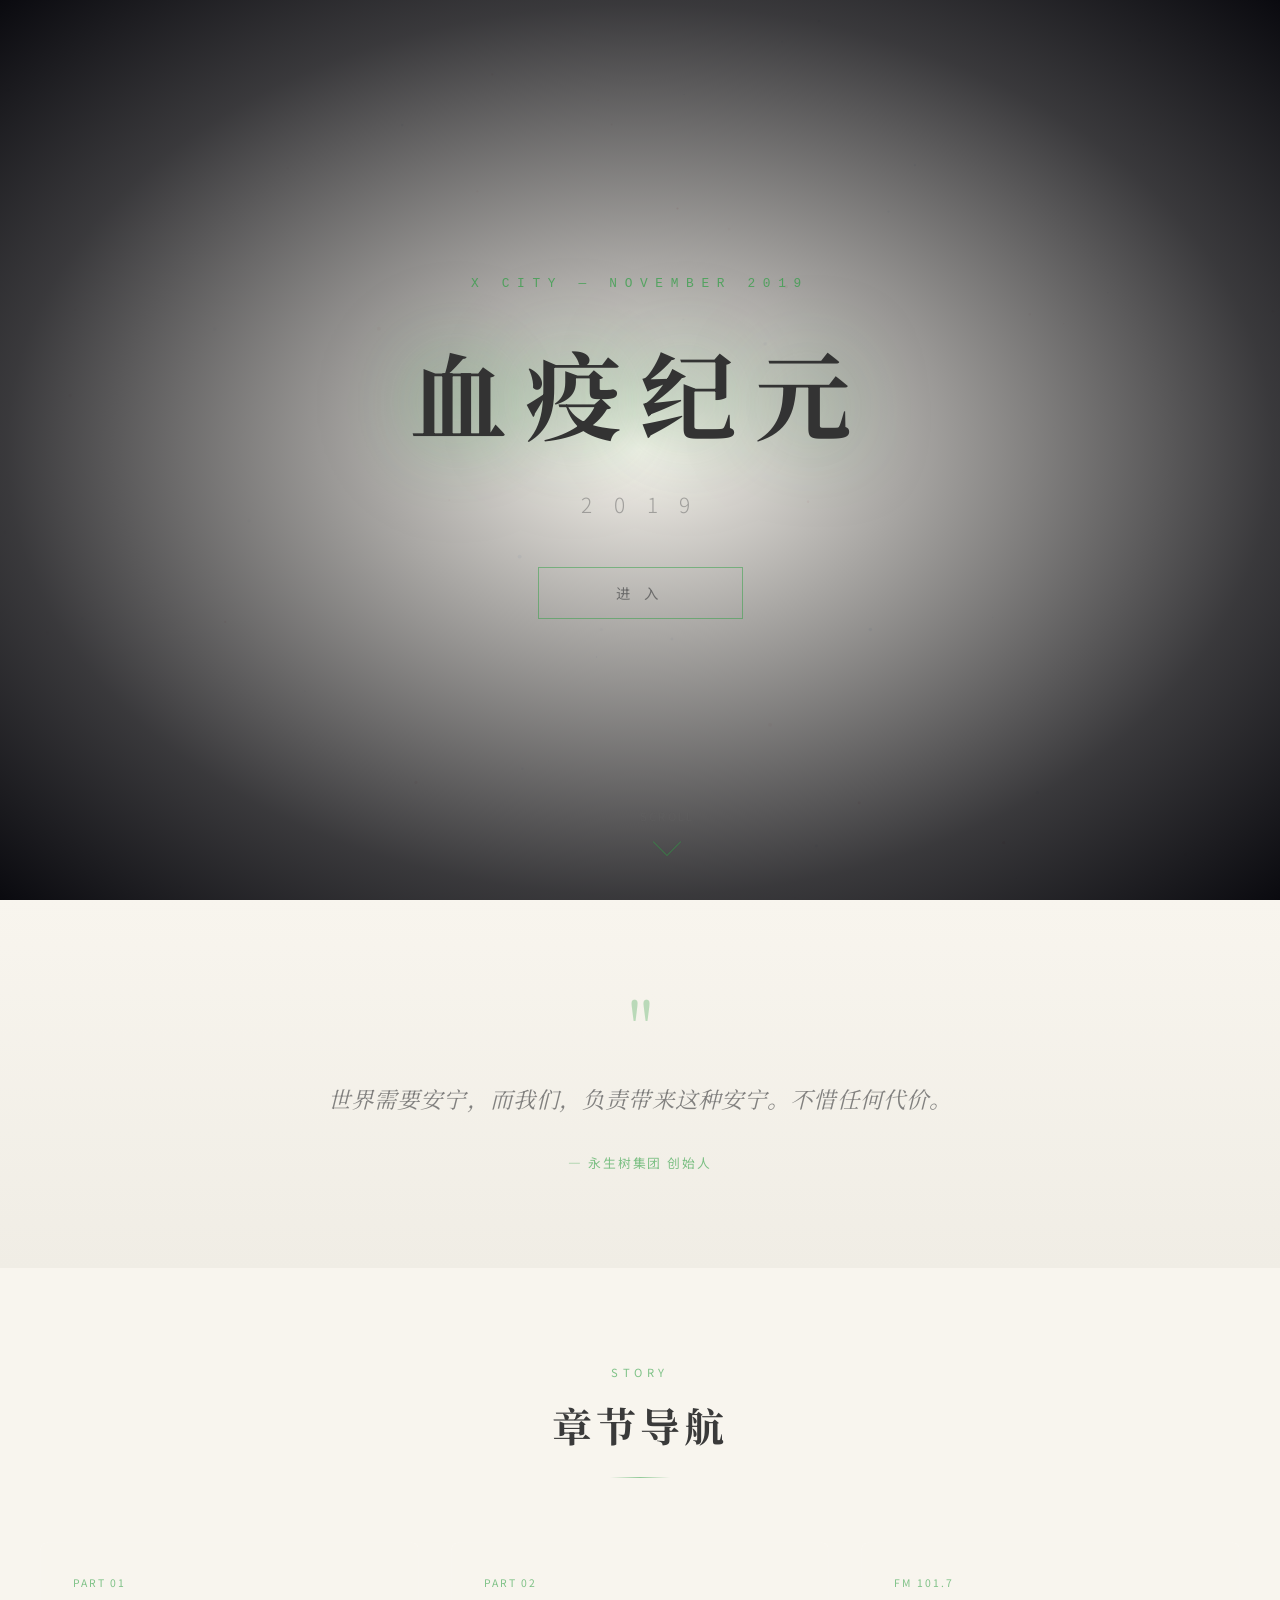
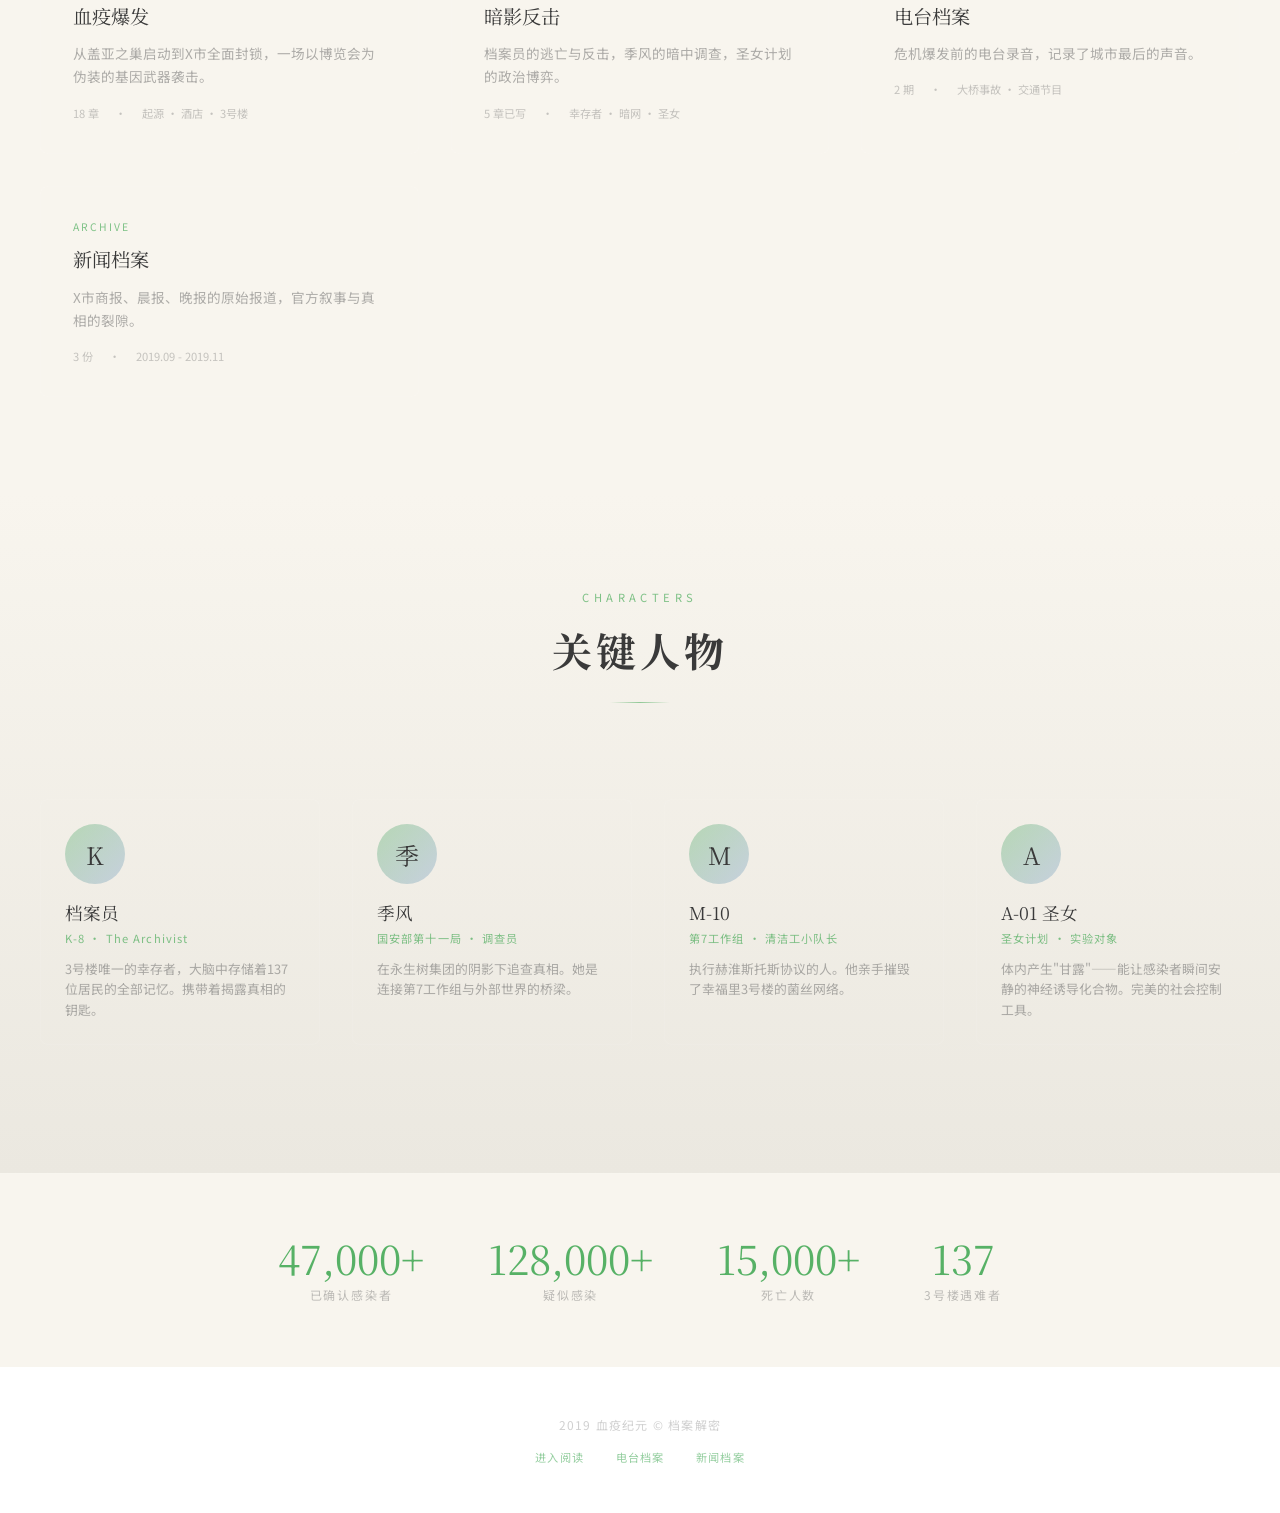
==== index.html @ 7b501910 "Part 2 全章节 + UI暗色主题重写 + 去除真实地名" ====
<!DOCTYPE html>
<html lang="zh-CN">
<head>
<meta charset="UTF-8">
<meta name="viewport" content="width=device-width, initial-scale=1.0">
<title>2019 血疫纪元</title>
<link rel="preconnect" href="https://fonts.googleapis.com">
<link href="https://fonts.googleapis.com/css2?family=Noto+Serif+SC:wght@400;700&family=Noto+Sans+SC:wght@300;400;700&display=swap" rel="stylesheet">
<style>
/* ===== RESET & BASE ===== */
*, *::before, *::after { margin: 0; padding: 0; box-sizing: border-box; }
html { font-size: 16px; scroll-behavior: smooth; }
body {
  font-family: 'Noto Sans SC', sans-serif;
  background: #f8f5ee;
  color: #4a4a4a;
  min-height: 100vh;
  overflow-x: hidden;
}
::selection { background: rgba(46,160,67,0.45); color: #fff; }
:focus-visible { outline: 2px solid rgba(46,160,67,0.5); outline-offset: 2px; }

/* ===== LOADING SCREEN ===== */
.loading-screen {
  position: fixed; inset: 0; z-index: 9999;
  background: #f8f5ee;
  display: flex; flex-direction: column;
  align-items: center; justify-content: center;
  transition: opacity 0.8s ease, visibility 0.8s ease;
}
.loading-screen.hidden { opacity: 0; visibility: hidden; pointer-events: none; }
.loading-logo {
  font-family: 'Noto Serif SC', serif;
  font-size: 2rem; color: #3a3a3a;
  letter-spacing: 0.15em; margin-bottom: 2rem;
  animation: pulse 2s ease-in-out infinite;
}
.loading-bar {
  width: 200px; height: 2px;
  background: rgba(255,255,255,0.1);
  border-radius: 2px; overflow: hidden;
}
.loading-bar::after {
  content: ''; display: block;
  width: 40%; height: 100%;
  background: linear-gradient(90deg, transparent, rgba(46,160,67,0.8), transparent);
  animation: loading 1.5s ease-in-out infinite;
}
@keyframes loading {
  0% { transform: translateX(-100%); }
  100% { transform: translateX(350%); }
}

/* ===== HERO SECTION ===== */
.hero {
  position: relative; min-height: 100vh;
  display: flex; flex-direction: column;
  align-items: center; justify-content: center;
  overflow: hidden;
}
#canvas {
  position: absolute; inset: 0;
  width: 100%; height: 100%;
  opacity: 0.6;
}
.hero-overlay {
  position: absolute; inset: 0;
  background: radial-gradient(ellipse at center, transparent 0%, rgba(10,10,15,0.8) 70%, rgba(10,10,15,1) 100%);
  pointer-events: none;
}
.hero-content {
  position: relative; z-index: 2;
  text-align: center; padding: 2rem;
  max-width: 800px;
}
.hero-date {
  font-size: 0.8rem; letter-spacing: 0.6em;
  color: rgba(46,160,67,0.7); margin-bottom: 2rem;
  font-family: 'Courier New', monospace;
  text-transform: uppercase;
  opacity: 0; animation: fadeInUp 0.8s ease 0.3s forwards;
}
.hero-title {
  font-family: 'Noto Serif SC', serif;
  font-size: clamp(3rem, 10vw, 6rem);
  font-weight: 700; color: #333333;
  letter-spacing: 0.2em; margin-bottom: 0.3em;
  text-shadow: 0 0 80px rgba(46,160,67,0.5), 0 0 160px rgba(46,160,67,0.2);
  animation: titleGlow 4s ease-in-out infinite, fadeInUp 0.8s ease 0.5s both;
}
@keyframes titleGlow {
  0%, 100% { text-shadow: 0 0 80px rgba(46,160,67,0.5), 0 0 160px rgba(46,160,67,0.2); }
  50% { text-shadow: 0 0 100px rgba(46,160,67,0.7), 0 0 200px rgba(46,160,67,0.3), 0 0 300px rgba(46,160,67,0.1); }
}
.hero-sub {
  font-size: clamp(1rem, 3vw, 1.3rem);
  color: rgba(100,100,100,0.5); margin-bottom: 3rem;
  letter-spacing: 0.4em; font-weight: 300;
  opacity: 0; animation: fadeInUp 0.8s ease 0.7s forwards;
}
.hero-enter {
  display: inline-block; padding: 1em 4em;
  border: 1px solid rgba(46,160,67,0.5);
  color: rgba(100,100,100,0.9);
  font-size: 0.9rem; letter-spacing: 0.4em;
  cursor: pointer; background: transparent;
  font-family: 'Noto Sans SC', sans-serif;
  transition: all 0.4s ease; position: relative;
  overflow: hidden; text-decoration: none;
  opacity: 0; animation: fadeInUp 0.8s ease 0.9s forwards;
}
.hero-enter::before {
  content: ''; position: absolute; inset: 0;
  background: linear-gradient(90deg, transparent, rgba(46,160,67,0.15), transparent);
  transform: translateX(-100%);
  transition: transform 0.6s ease;
}
.hero-enter:hover {
  border-color: rgba(46,160,67,0.9);
  color: #fff;
  box-shadow: 0 0 30px rgba(46,160,67,0.3);
}
.hero-enter:hover::before { transform: translateX(100%); }
.hero-enter:active { transform: scale(0.97); }

@keyframes fadeInUp {
  from { opacity: 0; transform: translateY(20px); }
  to { opacity: 1; transform: translateY(0); }
}

/* ===== SCROLL INDICATOR ===== */
.scroll-indicator {
  position: absolute; bottom: 3rem; left: 50%;
  transform: translateX(-50%);
  display: flex; flex-direction: column;
  align-items: center; gap: 0.5rem;
  opacity: 0; animation: fadeInUp 0.8s ease 1.2s forwards;
}
.scroll-indicator span {
  font-size: 0.7rem; color: rgba(100,100,100,0.3);
  letter-spacing: 0.2em;
}
.scroll-arrow {
  width: 20px; height: 20px;
  border-right: 1px solid rgba(46,160,67,0.5);
  border-bottom: 1px solid rgba(46,160,67,0.5);
  transform: rotate(45deg);
  animation: scrollBounce 2s ease-in-out infinite;
}
@keyframes scrollBounce {
  0%, 100% { transform: rotate(45deg) translateY(0); opacity: 0.5; }
  50% { transform: rotate(45deg) translateY(8px); opacity: 1; }
}

/* ===== QUOTE SECTION ===== */
.quote-section {
  padding: 6rem 2rem;
  background: linear-gradient(180deg, #f8f5ee 0%, #f0ede5 100%);
  position: relative;
}
.quote-container {
  max-width: 700px; margin: 0 auto;
  text-align: center;
}
.quote-mark {
  font-family: 'Noto Serif SC', serif;
  font-size: 4rem; color: rgba(46,160,67,0.3);
  line-height: 1; margin-bottom: 1rem;
}
.quote-text {
  font-family: 'Noto Serif SC', serif;
  font-size: clamp(1.1rem, 2.5vw, 1.4rem);
  color: rgba(100,100,100,0.8);
  line-height: 2; letter-spacing: 0.05em;
  font-style: italic;
}
.quote-author {
  margin-top: 2rem;
  font-size: 0.8rem; color: rgba(46,160,67,0.6);
  letter-spacing: 0.15em;
}

/* ===== CHAPTERS SECTION ===== */
.chapters-section {
  padding: 6rem 2rem;
  background: #f8f5ee;
}
.section-header {
  text-align: center; margin-bottom: 4rem;
}
.section-label {
  font-size: 0.7rem; letter-spacing: 0.4em;
  color: rgba(46,160,67,0.6); margin-bottom: 1rem;
  text-transform: uppercase;
}
.section-title {
  font-family: 'Noto Serif SC', serif;
  font-size: clamp(1.8rem, 4vw, 2.5rem);
  color: #3a3a3a; letter-spacing: 0.1em;
}
.section-divider {
  width: 60px; height: 1px;
  background: linear-gradient(90deg, transparent, rgba(46,160,67,0.5), transparent);
  margin: 1.5rem auto 0;
}

.chapters-grid {
  display: grid;
  grid-template-columns: repeat(auto-fit, minmax(300px, 1fr));
  gap: 2rem; max-width: 1200px;
  margin: 0 auto;
}
.chapter-card {
  background: rgba(255,255,255,0.02);
  border: 1px solid rgba(255,255,255,0.06);
  border-radius: 8px;
  padding: 2rem;
  transition: all 0.4s ease;
  cursor: pointer;
  position: relative;
  overflow: hidden;
}
.chapter-card::before {
  content: ''; position: absolute;
  top: 0; left: 0; right: 0; height: 2px;
  background: linear-gradient(90deg, transparent, rgba(46,160,67,0.5), transparent);
  opacity: 0; transition: opacity 0.4s ease;
}
.chapter-card:hover {
  background: rgba(46,160,67,0.05);
  border-color: rgba(46,160,67,0.2);
  transform: translateY(-4px);
}
.chapter-card:hover::before { opacity: 1; }
.chapter-part {
  font-size: 0.65rem; letter-spacing: 0.2em;
  color: rgba(46,160,67,0.6); margin-bottom: 0.8rem;
  text-transform: uppercase;
}
.chapter-title {
  font-family: 'Noto Serif SC', serif;
  font-size: 1.2rem; color: #3a3a3a;
  margin-bottom: 0.8rem; line-height: 1.4;
}
.chapter-desc {
  font-size: 0.85rem; color: rgba(100,100,100,0.5);
  line-height: 1.7; margin-bottom: 1rem;
}
.chapter-meta {
  display: flex; gap: 1rem;
  font-size: 0.7rem; color: rgba(100,100,100,0.35);
}
.chapter-meta span {
  display: flex; align-items: center; gap: 0.3rem;
}

/* ===== CHARACTERS SECTION ===== */
.characters-section {
  padding: 6rem 2rem;
  background: linear-gradient(180deg, #f8f5ee 0%, #ebe8e0 100%);
}
.characters-scroll {
  display: flex; gap: 2rem;
  overflow-x: auto; padding: 2rem 0;
  max-width: 1200px; margin: 0 auto;
  scrollbar-width: thin;
  scrollbar-color: rgba(46,160,67,0.3) transparent;
}
.characters-scroll::-webkit-scrollbar { height: 4px; }
.characters-scroll::-webkit-scrollbar-track { background: transparent; }
.characters-scroll::-webkit-scrollbar-thumb {
  background: rgba(46,160,67,0.3);
  border-radius: 2px;
}
.character-card {
  flex: 0 0 280px;
  background: rgba(255,255,255,0.02);
  border: 1px solid rgba(255,255,255,0.06);
  border-radius: 8px;
  padding: 1.5rem;
  transition: all 0.3s ease;
}
.character-card:hover {
  border-color: rgba(46,160,67,0.2);
  background: rgba(46,160,67,0.03);
}
.character-avatar {
  width: 60px; height: 60px;
  border-radius: 50%;
  background: linear-gradient(135deg, rgba(46,160,67,0.3), rgba(100,140,200,0.3));
  display: flex; align-items: center; justify-content: center;
  font-family: 'Noto Serif SC', serif;
  font-size: 1.5rem; color: #3a3a3a;
  margin-bottom: 1rem;
}
.character-name {
  font-family: 'Noto Serif SC', serif;
  font-size: 1.1rem; color: #3a3a3a;
  margin-bottom: 0.3rem;
}
.character-role {
  font-size: 0.7rem; color: rgba(46,160,67,0.6);
  letter-spacing: 0.1em; margin-bottom: 0.8rem;
}
.character-desc {
  font-size: 0.8rem; color: rgba(100,100,100,0.5);
  line-height: 1.6;
}

/* ===== STATS SECTION ===== */
.stats-section {
  padding: 4rem 2rem;
  background: #f8f5ee;
  border-top: 1px solid rgba(255,255,255,0.05);
}
.stats-grid {
  display: flex; justify-content: center;
  gap: 4rem; flex-wrap: wrap;
  max-width: 800px; margin: 0 auto;
}
.stat-item { text-align: center; }
.stat-num {
  font-family: 'Noto Serif SC', serif;
  font-size: 2.5rem; color: rgba(46,160,67,0.8);
  line-height: 1;
}
.stat-label {
  font-size: 0.75rem; color: rgba(100,100,100,0.4);
  letter-spacing: 0.15em; margin-top: 0.5rem;
}

/* ===== FOOTER ===== */
.footer {
  padding: 3rem 2rem;
  background: #ffffff;
  border-top: 1px solid rgba(255,255,255,0.05);
  text-align: center;
}
.footer-text {
  font-size: 0.75rem; color: rgba(100,100,100,0.3);
  letter-spacing: 0.1em;
}
.footer-links {
  display: flex; justify-content: center;
  gap: 2rem; margin-top: 1rem;
}
.footer-links a {
  font-size: 0.7rem; color: rgba(46,160,67,0.5);
  text-decoration: none; letter-spacing: 0.1em;
  transition: color 0.3s;
}
.footer-links a:hover { color: rgba(46,160,67,0.9); }

/* ===== RESPONSIVE ===== */
@media (max-width: 768px) {
  .hero-content { padding: 1.5rem; }
  .chapters-grid { grid-template-columns: 1fr; }
  .stats-grid { gap: 2rem; }
  .stat-num { font-size: 2rem; }
  .characters-scroll { padding: 1rem; }
  .character-card { flex: 0 0 240px; }
}

/* ===== REDUCED MOTION ===== */
@media (prefers-reduced-motion: reduce) {
  *, *::before, *::after {
    animation-duration: 0.01ms !important;
    transition-duration: 0.01ms !important;
  }
}
</style>
<meta name="theme-color" content="#f8f5ee">
<meta name="description" content="2019 血疫纪元 - 一场以博览会为伪装的基因武器袭击">
<meta name="color-scheme" content="light">
</head>
<body>

<!-- Loading Screen -->
<div class="loading-screen" id="loading">
  <div class="loading-logo">血疫纪元</div>
  <div class="loading-bar"></div>
</div>

<!-- Hero Section -->
<section class="hero">
  <canvas id="canvas"></canvas>
  <div class="hero-overlay"></div>
  <div class="hero-content">
    <div class="hero-date">X CITY &mdash; NOVEMBER 2019</div>
    <h1 class="hero-title">血疫纪元</h1>
    <div class="hero-sub">2 0 1 9</div>
    <a class="hero-enter" href="docs/app.html">&emsp;进 入&emsp;</a>
  </div>
  <div class="scroll-indicator">
    <span>SCROLL</span>
    <div class="scroll-arrow"></div>
  </div>
</section>

<!-- Quote Section -->
<section class="quote-section">
  <div class="quote-container">
    <div class="quote-mark">"</div>
    <p class="quote-text">世界需要安宁，而我们，负责带来这种安宁。不惜任何代价。</p>
    <div class="quote-author">&mdash; 永生树集团 创始人</div>
  </div>
</section>

<!-- Chapters Section -->
<section class="chapters-section">
  <div class="section-header">
    <div class="section-label">Story</div>
    <h2 class="section-title">章节导航</h2>
    <div class="section-divider"></div>
  </div>
  <div class="chapters-grid">
    <a href="docs/app.html" class="chapter-card" style="text-decoration:none;">
      <div class="chapter-part">Part 01</div>
      <div class="chapter-title">血疫爆发</div>
      <div class="chapter-desc">从盖亚之巢启动到X市全面封锁，一场以博览会为伪装的基因武器袭击。</div>
      <div class="chapter-meta">
        <span>18 章</span>
        <span>·</span>
        <span>起源 · 酒店 · 3号楼</span>
      </div>
    </a>
    <a href="docs/app.html" class="chapter-card" style="text-decoration:none;" onclick="setTimeout(()=>switchPart(2),100)">
      <div class="chapter-part">Part 02</div>
      <div class="chapter-title">暗影反击</div>
      <div class="chapter-desc">档案员的逃亡与反击，季风的暗中调查，圣女计划的政治博弈。</div>
      <div class="chapter-meta">
        <span>5 章已写</span>
        <span>·</span>
        <span>幸存者 · 暗网 · 圣女</span>
      </div>
    </a>
    <a href="docs/radio.html" class="chapter-card" style="text-decoration:none;">
      <div class="chapter-part">FM 101.7</div>
      <div class="chapter-title">电台档案</div>
      <div class="chapter-desc">危机爆发前的电台录音，记录了城市最后的声音。</div>
      <div class="chapter-meta">
        <span>2 期</span>
        <span>·</span>
        <span>大桥事故 · 交通节目</span>
      </div>
    </a>
    <a href="docs/news.html" class="chapter-card" style="text-decoration:none;">
      <div class="chapter-part">Archive</div>
      <div class="chapter-title">新闻档案</div>
      <div class="chapter-desc">X市商报、晨报、晚报的原始报道，官方叙事与真相的裂隙。</div>
      <div class="chapter-meta">
        <span>3 份</span>
        <span>·</span>
        <span>2019.09 - 2019.11</span>
      </div>
    </a>
  </div>
</section>

<!-- Characters Section -->
<section class="characters-section">
  <div class="section-header">
    <div class="section-label">Characters</div>
    <h2 class="section-title">关键人物</h2>
    <div class="section-divider"></div>
  </div>
  <div class="characters-scroll">
    <div class="character-card">
      <div class="character-avatar">K</div>
      <div class="character-name">档案员</div>
      <div class="character-role">K-8 · The Archivist</div>
      <div class="character-desc">3号楼唯一的幸存者，大脑中存储着137位居民的全部记忆。携带着揭露真相的钥匙。</div>
    </div>
    <div class="character-card">
      <div class="character-avatar">季</div>
      <div class="character-name">季风</div>
      <div class="character-role">国安部第十一局 · 调查员</div>
      <div class="character-desc">在永生树集团的阴影下追查真相。她是连接第7工作组与外部世界的桥梁。</div>
    </div>
    <div class="character-card">
      <div class="character-avatar">M</div>
      <div class="character-name">M-10</div>
      <div class="character-role">第7工作组 · 清洁工小队长</div>
      <div class="character-desc">执行赫淮斯托斯协议的人。他亲手摧毁了幸福里3号楼的菌丝网络。</div>
    </div>
    <div class="character-card">
      <div class="character-avatar">A</div>
      <div class="character-name">A-01 圣女</div>
      <div class="character-role">圣女计划 · 实验对象</div>
      <div class="character-desc">体内产生"甘露"——能让感染者瞬间安静的神经诱导化合物。完美的社会控制工具。</div>
    </div>
    <div class="character-card">
      <div class="character-avatar">母</div>
      <div class="character-name">母亲</div>
      <div class="character-role">盖亚意识 · Project Gaia's Nest</div>
      <div class="character-desc">失控的集体意识网络。通过菌丝同化人类，将自由意志替换为"静默管理"。</div>
    </div>
  </div>
</section>

<!-- Stats Section -->
<section class="stats-section">
  <div class="stats-grid">
    <div class="stat-item">
      <div class="stat-num">47,000+</div>
      <div class="stat-label">已确认感染者</div>
    </div>
    <div class="stat-item">
      <div class="stat-num">128,000+</div>
      <div class="stat-label">疑似感染</div>
    </div>
    <div class="stat-item">
      <div class="stat-num">15,000+</div>
      <div class="stat-label">死亡人数</div>
    </div>
    <div class="stat-item">
      <div class="stat-num">137</div>
      <div class="stat-label">3号楼遇难者</div>
    </div>
  </div>
</section>

<!-- Footer -->
<footer class="footer">
  <div class="footer-text">2019 血疫纪元 &copy; 档案解密</div>
  <div class="footer-links">
    <a href="docs/app.html">进入阅读</a>
    <a href="docs/radio.html">电台档案</a>
    <a href="docs/news.html">新闻档案</a>
  </div>
</footer>

<script>
// ===== LOADING SCREEN =====
window.addEventListener('load', () => {
  setTimeout(() => {
    document.getElementById('loading').classList.add('hidden');
  }, 1200);
});

// ===== PARTICLE CANVAS =====
(function() {
  const canvas = document.getElementById('canvas');
  const ctx = canvas.getContext('2d');
  let w, h, particles = [];
  let animationId = null;
  let isVisible = true;

  function resize() {
    w = canvas.width = window.innerWidth;
    h = canvas.height = window.innerHeight;
  }

  function createParticles() {
    particles = [];
    const count = Math.min(80, Math.floor(w * h / 15000));
    for (let i = 0; i < count; i++) {
      particles.push({
        x: Math.random() * w,
        y: Math.random() * h,
        vx: (Math.random() - 0.5) * 0.2,
        vy: -Math.random() * 0.3 - 0.05,
        r: Math.random() * 1.8 + 0.2,
        a: Math.random() * 0.12 + 0.02,
        color: Math.random() > 0.6 ? '180,30,30' : '80,120,180'
      });
    }
  }

  function draw() {
    if (!isVisible) return;
    ctx.clearRect(0, 0, w, h);
    particles.forEach(p => {
      ctx.beginPath();
      ctx.arc(p.x, p.y, p.r, 0, Math.PI * 2);
      ctx.fillStyle = `rgba(${p.color},${p.a})`;
      ctx.fill();
      p.x += p.vx;
      p.y += p.vy;
      if (p.y < -10) { p.y = h + 10; p.x = Math.random() * w; }
      if (p.x < -10) p.x = w + 10;
      if (p.x > w + 10) p.x = -10;
    });
    animationId = requestAnimationFrame(draw);
  }

  function init() {
    resize();
    createParticles();
    draw();
  }

  window.addEventListener('resize', () => {
    resize();
    createParticles();
  });

  // Pause when tab hidden
  document.addEventListener('visibilitychange', () => {
    isVisible = !document.hidden;
    if (isVisible && !animationId) draw();
    else if (!isVisible && animationId) {
      cancelAnimationFrame(animationId);
      animationId = null;
    }
  });

  // Pause when scrolled past hero
  const observer = new IntersectionObserver(entries => {
    entries.forEach(entry => {
      if (entry.target === canvas.parentElement) {
        isVisible = entry.isIntersecting;
        if (isVisible && !animationId) draw();
        else if (!isVisible && animationId) {
          cancelAnimationFrame(animationId);
          animationId = null;
        }
      }
    });
  }, { threshold: 0.1 });

  init();
  observer.observe(canvas.parentElement);
})();

// ===== SCROLL ANIMATIONS =====
(function() {
  const observerOptions = {
    threshold: 0.1,
    rootMargin: '0px 0px -50px 0px'
  };

  const observer = new IntersectionObserver(entries => {
    entries.forEach(entry => {
      if (entry.isIntersecting) {
        entry.target.style.opacity = '1';
        entry.target.style.transform = 'translateY(0)';
      }
    });
  }, observerOptions);

  document.querySelectorAll('.chapter-card, .character-card, .stat-item').forEach(el => {
    el.style.opacity = '0';
    el.style.transform = 'translateY(20px)';
    el.style.transition = 'opacity 0.6s ease, transform 0.6s ease';
    observer.observe(el);
  });
})();

// ===== SMOOTH SCROLL =====
document.querySelectorAll('a[href^="#"]').forEach(anchor => {
  anchor.addEventListener('click', function(e) {
    e.preventDefault();
    const target = document.querySelector(this.getAttribute('href'));
    if (target) target.scrollIntoView({ behavior: 'smooth' });
  });
});
</script>

</body>
</html>
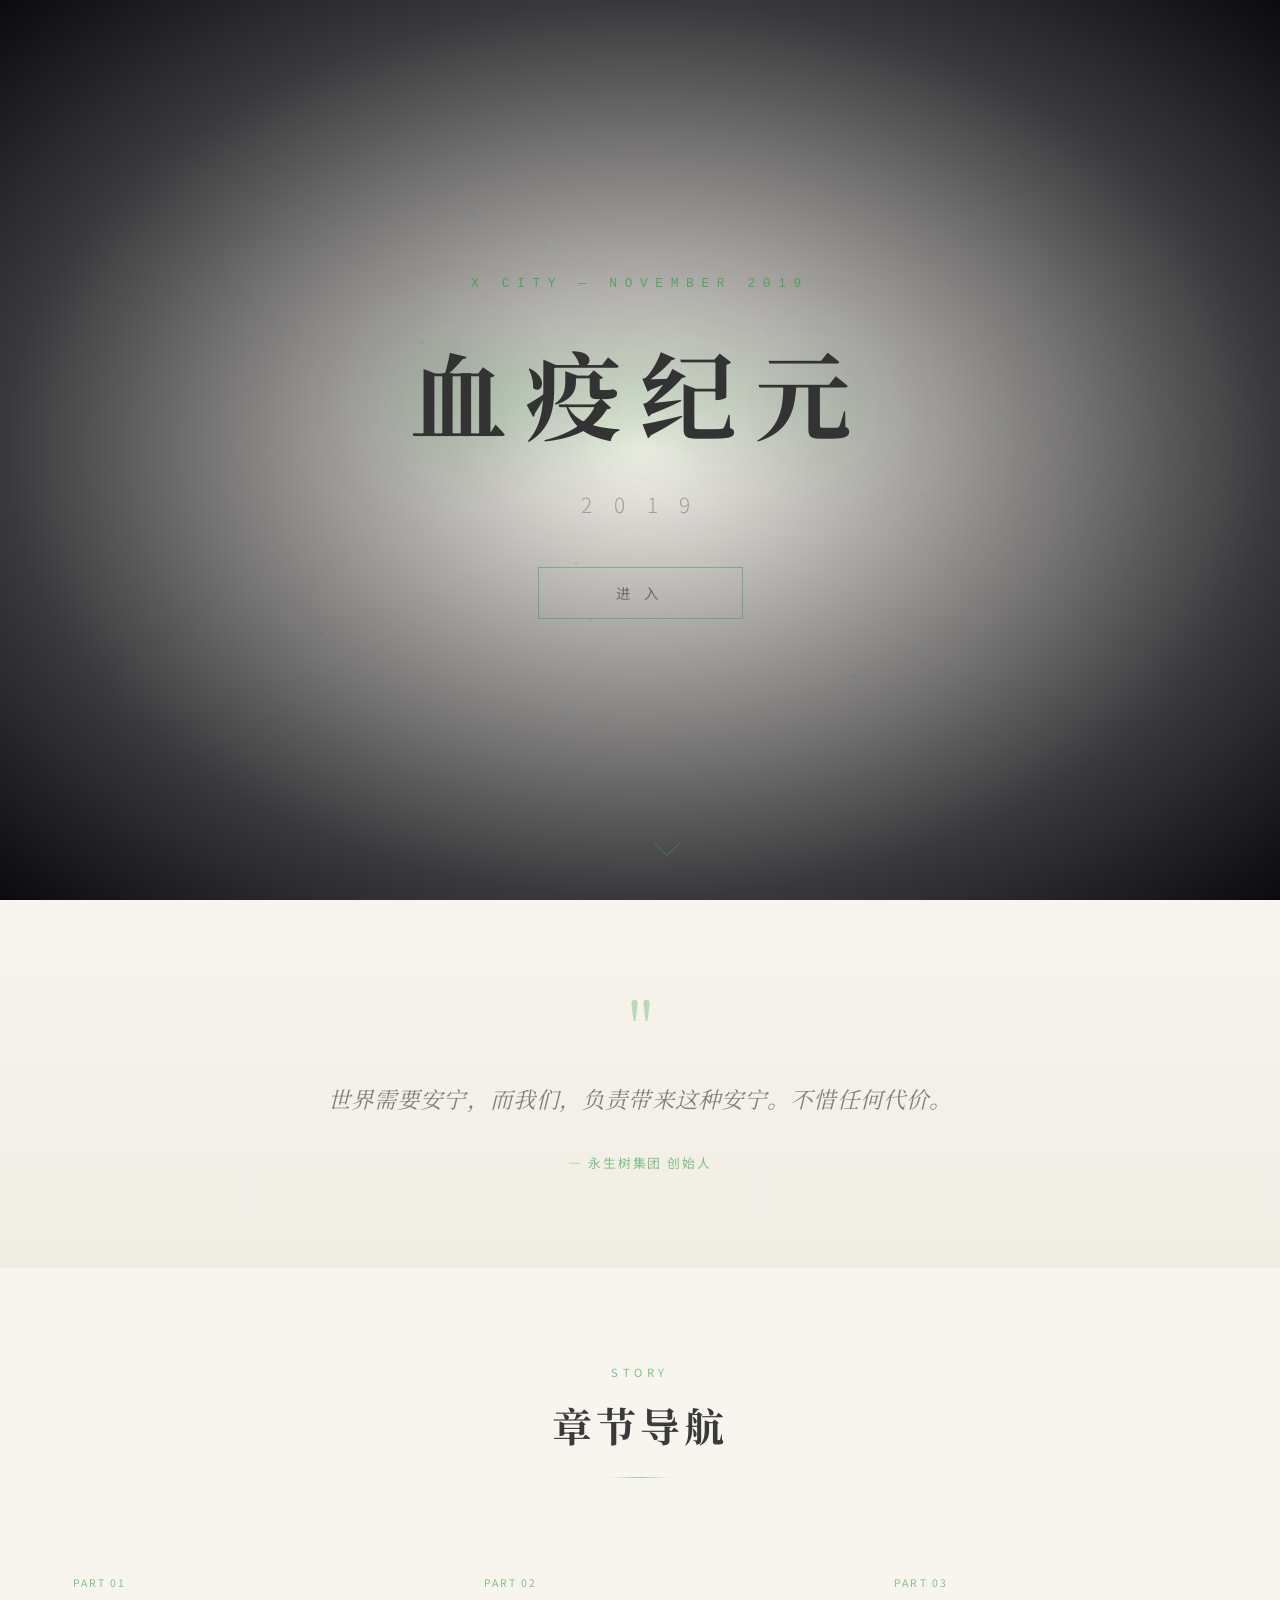
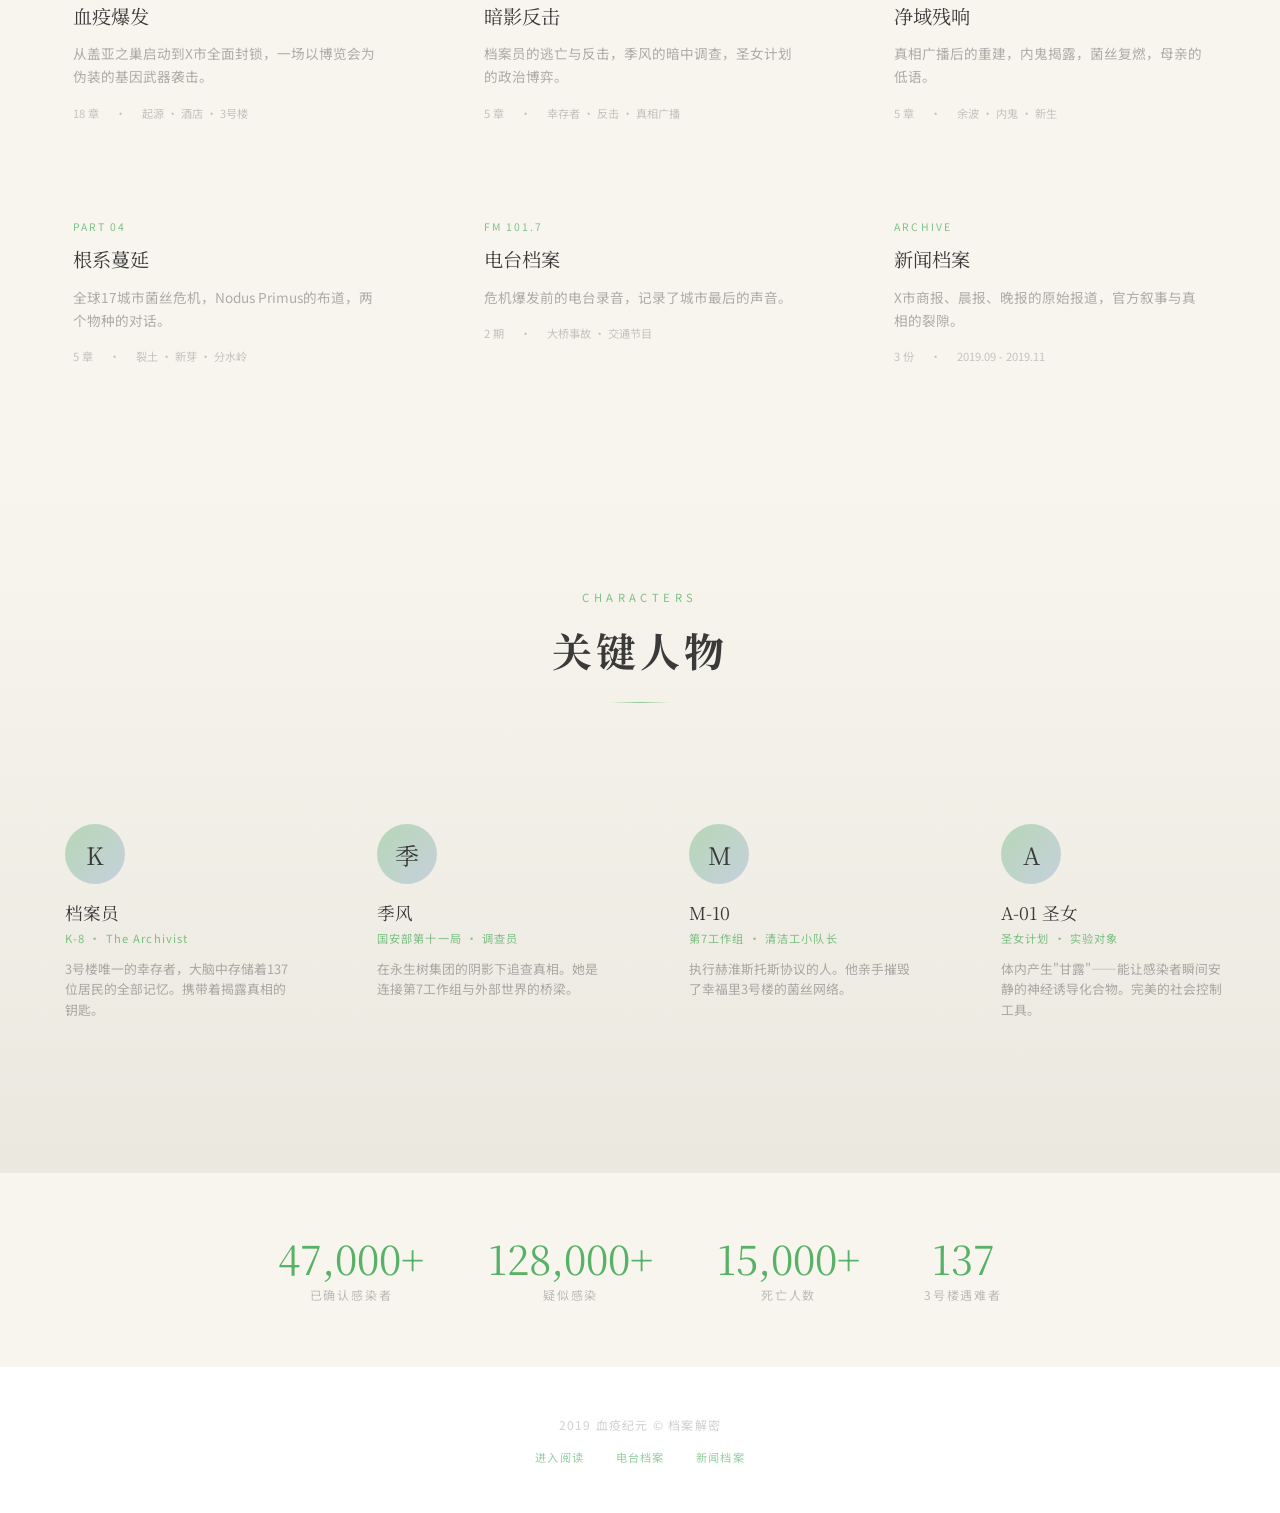
==== commit 470307d0: "feat: 添加Part4根系蔓延全部内容 + 更新网站至v3支持4个Part" ====
--- a/index.html
+++ b/index.html
@@ -429,9 +429,29 @@
       <div class="chapter-title">暗影反击</div>
       <div class="chapter-desc">档案员的逃亡与反击，季风的暗中调查，圣女计划的政治博弈。</div>
       <div class="chapter-meta">
-        <span>5 章已写</span>
+        <span>5 章</span>
         <span>·</span>
-        <span>幸存者 · 暗网 · 圣女</span>
+        <span>幸存者 · 反击 · 真相广播</span>
+      </div>
+    </a>
+    <a href="docs/app.html" class="chapter-card" style="text-decoration:none;" onclick="setTimeout(()=>switchPart(3),100)">
+      <div class="chapter-part">Part 03</div>
+      <div class="chapter-title">净域残响</div>
+      <div class="chapter-desc">真相广播后的重建，内鬼揭露，菌丝复燃，母亲的低语。</div>
+      <div class="chapter-meta">
+        <span>5 章</span>
+        <span>·</span>
+        <span>余波 · 内鬼 · 新生</span>
+      </div>
+    </a>
+    <a href="docs/app.html" class="chapter-card" style="text-decoration:none;" onclick="setTimeout(()=>switchPart(4),100)">
+      <div class="chapter-part">Part 04</div>
+      <div class="chapter-title">根系蔓延</div>
+      <div class="chapter-desc">全球17城市菌丝危机，Nodus Primus的布道，两个物种的对话。</div>
+      <div class="chapter-meta">
+        <span>5 章</span>
+        <span>·</span>
+        <span>裂土 · 新芽 · 分水岭</span>
       </div>
     </a>
     <a href="docs/radio.html" class="chapter-card" style="text-decoration:none;">
